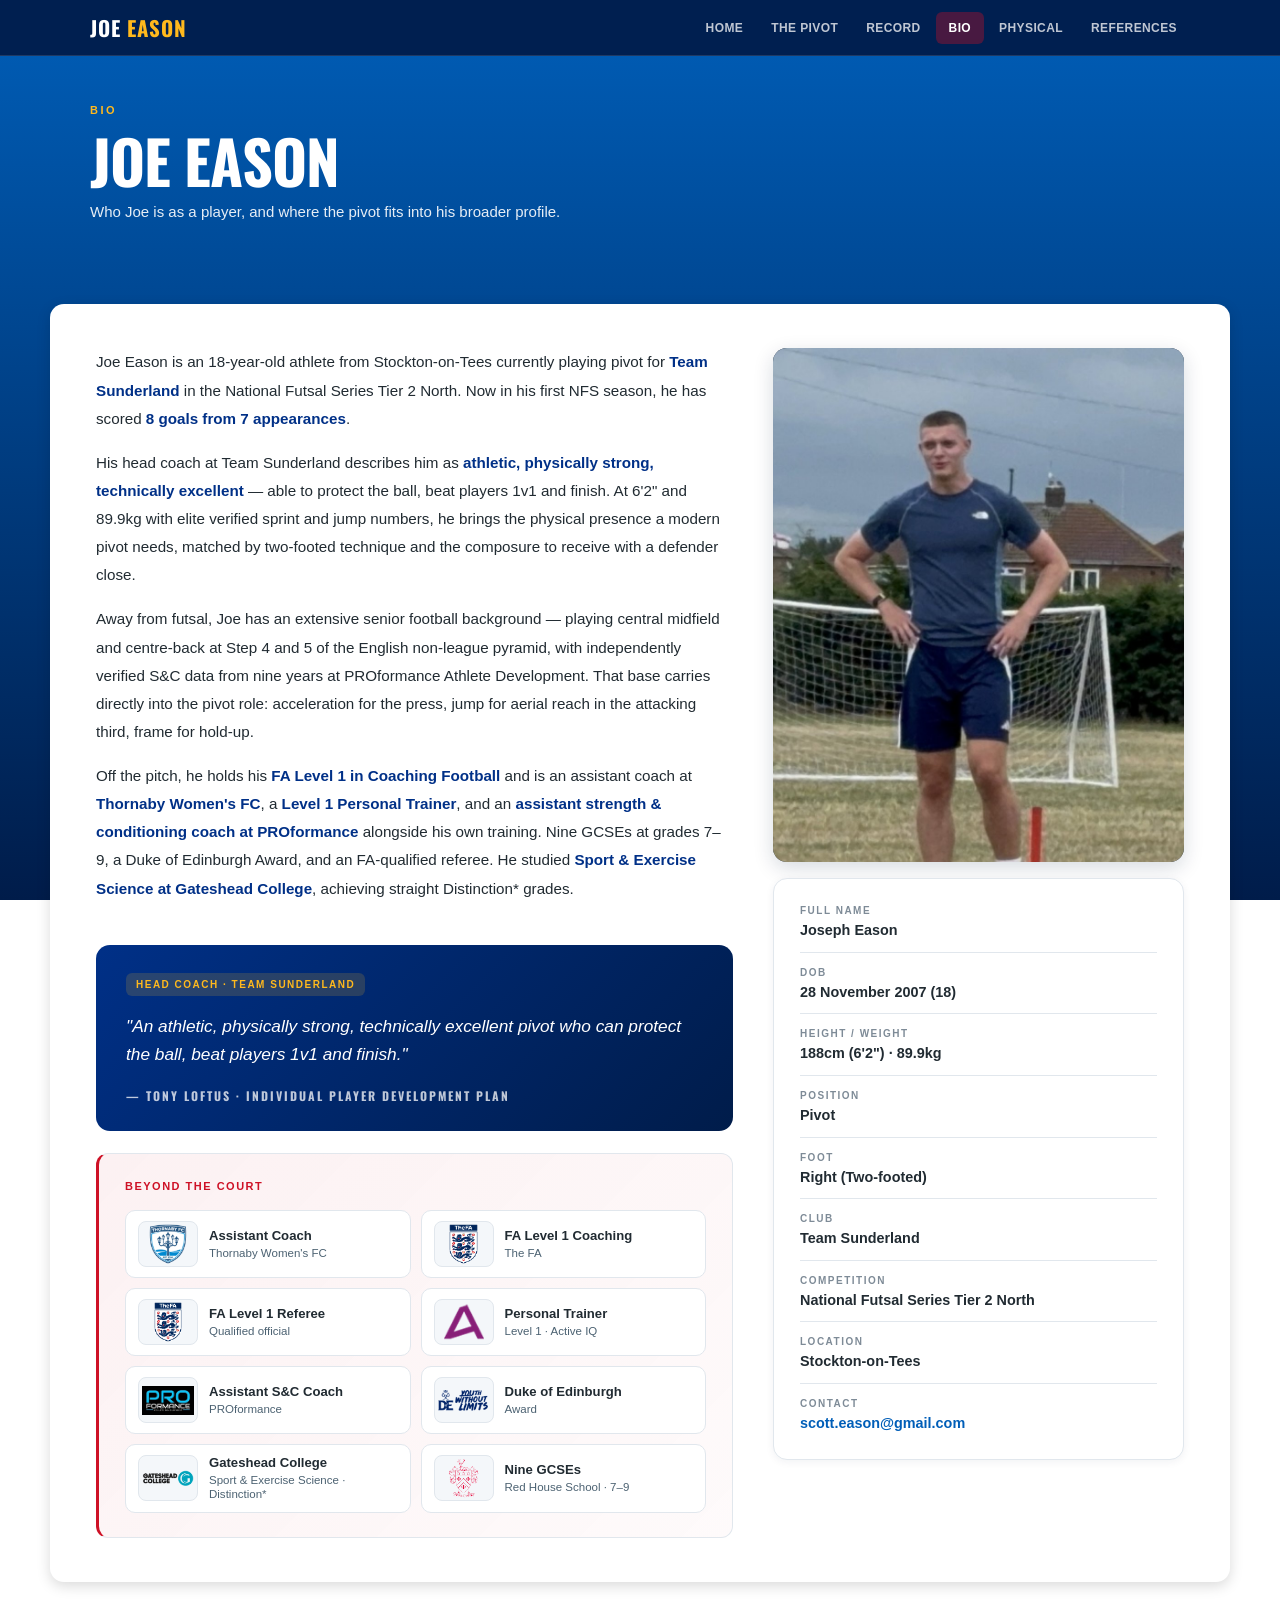
==== bio.html @ 2cdc2b11 "improvements and new shape" ====
<!DOCTYPE html>
<html lang="en">
<head>
  <meta charset="UTF-8">
  <meta name="viewport" content="width=device-width, initial-scale=1.0">
  <title>Bio — Joe Eason | Futsal</title>
  <link rel="preconnect" href="https://fonts.googleapis.com">
  <link rel="preconnect" href="https://fonts.gstatic.com" crossorigin>
  <link href="https://fonts.googleapis.com/css2?family=Oswald:wght@700&display=swap" rel="stylesheet">
  <link rel="stylesheet" href="https://cdnjs.cloudflare.com/ajax/libs/font-awesome/6.5.1/css/all.min.css">
  <link rel="stylesheet" href="styles.css">
  <style>
    .bio-grid { display: grid; grid-template-columns: 1.55fr 1fr; gap: 40px; align-items: stretch; }
    .bio-text { display: flex; flex-direction: column; }
    .bio-text p { font-size: 0.95rem; color: var(--text); line-height: 1.85; margin-bottom: 16px; }
    .bio-text p strong { color: var(--blue-deep); }
    .bio-right { display: flex; flex-direction: column; gap: 16px; }
    .bio-photo { width: 100%; aspect-ratio: 4/5; border-radius: 14px; overflow: hidden; background: linear-gradient(135deg, #0a1a2e, #1a2e4a); box-shadow: 0 6px 20px rgba(0,32,64,0.16); display: flex; align-items: center; justify-content: center; }
    .bio-photo img { width: 100%; height: 100%; object-fit: cover; }
    .bio-photo .ph { color: rgba(255,255,255,0.45); text-align: center; padding: 24px; }
    .bio-photo .ph i { font-size: 1.4rem; display: block; margin-bottom: 8px; opacity: 0.55; }
    .bio-photo .ph span { display: block; font-size: 10.5px; font-weight: 700; text-transform: uppercase; letter-spacing: 1.5px; }
    .details { display: grid; gap: 12px; }
    .d-row { padding-bottom: 10px; border-bottom: 1px solid var(--border-lt); }
    .d-row:last-child { border-bottom: none; padding-bottom: 0; }
    .d-lbl { font-size: 10px; color: var(--text-muted); text-transform: uppercase; letter-spacing: 1.5px; font-weight: 700; margin-bottom: 2px; }
    .d-val { font-weight: 600; color: var(--text); font-size: 0.9rem; }
    .beyond { margin-top: 22px; flex: 1; display: flex; flex-direction: column; justify-content: flex-start; padding: 24px 26px; background: linear-gradient(135deg, rgba(206,17,38,0.06), rgba(206,17,38,0.02)); border: 1px solid var(--border-lt); border-left: 3px solid var(--red); border-radius: 12px; }
    .beyond .h { font-size: 11px; font-weight: 800; color: var(--red); text-transform: uppercase; letter-spacing: 1.5px; margin-bottom: 16px; }
    .cred-grid { display: grid; grid-template-columns: 1fr 1fr; gap: 10px; }
    .cred { display: flex; align-items: center; gap: 11px; background: #fff; border: 1px solid var(--border-lt); border-radius: 10px; padding: 10px 12px; }
    .cred.full { grid-column: 1 / -1; }
    .cred-ic { width: 60px; height: 46px; border-radius: 8px; background: #f4f7fa; border: 1px solid var(--border-lt); flex-shrink: 0; display: flex; align-items: center; justify-content: center; overflow: hidden; position: relative; }
    .cred-ic img { max-width: 52px; max-height: 40px; object-fit: contain; display: block; position: relative; z-index: 1; }
    .cred-ic i { position: absolute; font-size: 1.1rem; }
    .cred-ic:not(.ni) i { display: none; }
    .cred-ic i.ic-red { color: var(--red); } .cred-ic i.ic-blue { color: var(--blue); } .cred-ic i.ic-green { color: var(--green); } .cred-ic i.ic-deep { color: var(--blue-deep); } .cred-ic i.ic-amber { color: var(--amber); }
    .cred .ct { font-size: 0.82rem; font-weight: 800; color: var(--text); line-height: 1.2; }
    .cred .cs { font-size: 0.72rem; color: var(--text-sec); line-height: 1.25; margin-top: 2px; }
    .bio-quote { margin-top: 26px; padding: 26px 30px; background: linear-gradient(135deg, var(--blue-deep), var(--blue-dark)); border-radius: 14px; color: #fff; }
    .bio-quote .k { display: inline-block; padding: 4px 10px; border-radius: 6px; background: rgba(255,185,29,0.16); color: var(--amber); font-size: 10px; font-weight: 800; text-transform: uppercase; letter-spacing: 1.5px; margin-bottom: 16px; }
    .bio-quote p { font-size: 1.08rem; font-style: italic; line-height: 1.65; color: #fff; margin: 0; }
    .bio-quote .a { font-family: var(--font-display); font-size: 12px; font-weight: 700; color: rgba(255,255,255,0.75); text-transform: uppercase; letter-spacing: 2px; margin-top: 18px; font-style: normal; }
    @media (max-width: 900px) { .bio-grid { grid-template-columns: 1fr; } .bio-photo { max-width: 340px; margin: 0 auto; } .cred-grid { grid-template-columns: 1fr; } }
  </style>
</head>
<body>

<nav class="nav">
  <div class="wrap">
    <a href="index.html" class="nav-brand">Joe <em>Eason</em></a>
    <button class="nav-ham" id="navHam"><i class="fas fa-bars"></i></button>
    <ul class="nav-links" id="navLinks">
      <li><a href="index.html">Home</a></li>
      <li><a href="pivot.html">The Pivot</a></li>
      <li><a href="record.html">Record</a></li>
      <li><a href="bio.html" class="on">Bio</a></li>
      <li><a href="physical.html">Physical</a></li>
      <li><a href="references.html">References</a></li>
    </ul>
  </div>
</nav>

<div class="pg-header">
  <div class="wrap">
    <div class="pg-label">Bio</div>
    <h1>Joe Eason</h1>
    <p>Who Joe is as a player, and where the pivot fits into his broader profile.</p>
  </div>
</div>

<section class="sec">
  <div class="wrap fi">
    <div class="bio-grid">
      <div class="bio-text">
        <p>Joe Eason is an 18-year-old athlete from Stockton-on-Tees currently playing pivot for <strong>Team Sunderland</strong> in the National Futsal Series Tier 2 North. Now in his first NFS season, he has scored <strong>8 goals from 7 appearances</strong>.</p>
        <p>His head coach at Team Sunderland describes him as <strong>athletic, physically strong, technically excellent</strong> — able to protect the ball, beat players 1v1 and finish. At 6'2" and 89.9kg with elite verified sprint and jump numbers, he brings the physical presence a modern pivot needs, matched by two-footed technique and the composure to receive with a defender close.</p>
        <p>Away from futsal, Joe has an extensive senior football background — playing central midfield and centre-back at Step 4 and 5 of the English non-league pyramid, with independently verified S&amp;C data from nine years at PROformance Athlete Development. That base carries directly into the pivot role: acceleration for the press, jump for aerial reach in the attacking third, frame for hold-up.</p>
        <p>Off the pitch, he holds his <strong>FA Level 1 in Coaching Football</strong> and is an assistant coach at <strong>Thornaby Women's FC</strong>, a <strong>Level 1 Personal Trainer</strong>, and an <strong>assistant strength &amp; conditioning coach at PROformance</strong> alongside his own training. Nine GCSEs at grades 7–9, a Duke of Edinburgh Award, and an FA-qualified referee. He studied <strong>Sport &amp; Exercise Science at Gateshead College</strong>, achieving straight Distinction* grades.</p>
        <div class="bio-quote">
          <div class="k">Head Coach · Team Sunderland</div>
          <p>"An athletic, physically strong, technically excellent pivot who can protect the ball, beat players 1v1 and finish."</p>
          <div class="a">— Tony Loftus · Individual Player Development Plan</div>
        </div>
        <div class="beyond">
          <div class="h">Beyond the court</div>
          <div class="cred-grid">
            <div class="cred"><span class="cred-ic"><img src="img/badge-thornaby.png" alt="Thornaby Women's FC" onerror="this.remove();this.parentNode.classList.add('ni')"><i class="fas fa-futbol ic-deep"></i></span><div><div class="ct">Assistant Coach</div><div class="cs">Thornaby Women's FC</div></div></div>
            <div class="cred"><span class="cred-ic"><img src="img/badge-fa.png" alt="The FA" onerror="this.remove();this.parentNode.classList.add('ni')"><i class="fas fa-chalkboard-user ic-red"></i></span><div><div class="ct">FA Level 1 Coaching</div><div class="cs">The FA</div></div></div>
            <div class="cred"><span class="cred-ic"><img src="img/badge-fa.png" alt="The FA" onerror="this.remove();this.parentNode.classList.add('ni')"><i class="fas fa-flag ic-amber"></i></span><div><div class="ct">FA Level 1 Referee</div><div class="cs">Qualified official</div></div></div>
            <div class="cred"><span class="cred-ic"><img src="img/badge-pt.png" alt="Active IQ" onerror="this.remove();this.parentNode.classList.add('ni')"><i class="fas fa-dumbbell ic-green"></i></span><div><div class="ct">Personal Trainer</div><div class="cs">Level 1 · Active IQ</div></div></div>
            <div class="cred"><span class="cred-ic"><img src="img/logo-proformance-trim.png" alt="PROformance" onerror="this.remove();this.parentNode.classList.add('ni')"><i class="fas fa-heart-pulse ic-blue"></i></span><div><div class="ct">Assistant S&amp;C Coach</div><div class="cs">PROformance</div></div></div>
            <div class="cred"><span class="cred-ic"><img src="img/badge-dofe.png" alt="Duke of Edinburgh's Award" onerror="this.remove();this.parentNode.classList.add('ni')"><i class="fas fa-award ic-red"></i></span><div><div class="ct">Duke of Edinburgh</div><div class="cs">Award</div></div></div>
            <div class="cred"><span class="cred-ic"><img src="img/badge-gateshead.png" alt="Gateshead College" onerror="this.remove();this.parentNode.classList.add('ni')"><i class="fas fa-graduation-cap ic-deep"></i></span><div><div class="ct">Gateshead College</div><div class="cs">Sport &amp; Exercise Science · Distinction*</div></div></div>
            <div class="cred"><span class="cred-ic"><img src="img/logo-redhouse.png" alt="Red House School" onerror="this.remove();this.parentNode.classList.add('ni')"><i class="fas fa-graduation-cap ic-blue"></i></span><div><div class="ct">Nine GCSEs</div><div class="cs">Red House School · 7–9</div></div></div>
          </div>
        </div>
      </div>
      <div class="bio-right">
        <div class="bio-photo">
          <img src="img/bio.jpg" alt="Joe Eason" onerror="this.style.display='none'; this.nextElementSibling.style.display='flex';">
          <div class="ph" style="display:none; flex-direction: column; align-items: center; justify-content: center; width: 100%; height: 100%;">
            <i class="fas fa-camera"></i><span>Bio Photo</span>
          </div>
        </div>
        <div class="card details">
          <div class="d-row"><div class="d-lbl">Full Name</div><div class="d-val">Joseph Eason</div></div>
          <div class="d-row"><div class="d-lbl">DOB</div><div class="d-val">28 November 2007 (18)</div></div>
          <div class="d-row"><div class="d-lbl">Height / Weight</div><div class="d-val">188cm (6'2") · 89.9kg</div></div>
          <div class="d-row"><div class="d-lbl">Position</div><div class="d-val">Pivot</div></div>
          <div class="d-row"><div class="d-lbl">Foot</div><div class="d-val">Right (Two-footed)</div></div>
          <div class="d-row"><div class="d-lbl">Club</div><div class="d-val">Team Sunderland</div></div>
          <div class="d-row"><div class="d-lbl">Competition</div><div class="d-val">National Futsal Series Tier 2 North</div></div>
          <div class="d-row"><div class="d-lbl">Location</div><div class="d-val">Stockton-on-Tees</div></div>
          <div class="d-row"><div class="d-lbl">Contact</div><div class="d-val"><a href="mailto:scott.eason@gmail.com">scott.eason@gmail.com</a></div></div>
        </div>
      </div>
    </div>
  </div>
</section>

<footer class="foot"><div class="wrap"><p>&copy; 2026 Joe Eason</p></div></footer>

<script>
const ham = document.getElementById('navHam'); const links = document.getElementById('navLinks');
if (ham) { ham.addEventListener('click', () => links.classList.toggle('on')); links.querySelectorAll('a').forEach(a => a.addEventListener('click', () => links.classList.remove('on'))); }
document.querySelectorAll('.fi').forEach(el => { new IntersectionObserver((entries, obs) => { entries.forEach(e => { if (e.isIntersecting) { e.target.classList.add('vis'); obs.unobserve(e.target); } }); }, { threshold: 0.1, rootMargin: '0px 0px -50px 0px' }).observe(el); });
</script>
</body>
</html>
---- styles.css ----
/* SHARED STYLES — Joe Eason · The Pivot | Futsal site */

:root {
  --blue: #005EB8;
  --blue-deep: #003087;
  --blue-dark: #001c4a;
  --red: #CE1126;
  --red-deep: #8B0A1B;
  --amber: #FFB91D;
  --amber-deep: #C9A227;
  --green: #006747;
  --text: #212B32;
  --text-sec: #4C6272;
  --text-muted: #7E8B97;
  --border-lt: #E1E7ED;
  --card: #ffffff;
  --font: 'Segoe UI', -apple-system, BlinkMacSystemFont, Helvetica, Arial, sans-serif;
  --font-display: 'Oswald', sans-serif;
}
*, *::before, *::after { margin: 0; padding: 0; box-sizing: border-box; }
body {
  font-family: var(--font);
  background: linear-gradient(180deg, var(--blue) 0%, var(--blue-dark) 100%);
  background-attachment: fixed;
  color: var(--text); line-height: 1.5;
  -webkit-font-smoothing: antialiased;
  min-height: 100vh;
}
a { color: var(--blue); text-decoration: none; }
img { display: block; max-width: 100%; }

/* NAV */
.nav {
  background: rgba(0,28,74,0.94); backdrop-filter: blur(16px);
  border-bottom: 1px solid rgba(255,255,255,0.12);
  height: 56px; position: sticky; top: 0; z-index: 100;
}
.nav .wrap { display: flex; align-items: center; justify-content: space-between; height: 100%; }
.wrap { max-width: 1180px; margin: 0 auto; padding: 0 40px; }
.nav-brand { font-family: var(--font-display); font-size: 1.3rem; font-weight: 700; color: #fff; text-decoration: none; text-transform: uppercase; letter-spacing: 1px; }
.nav-brand em { font-style: normal; color: var(--amber); }
.nav-links { display: flex; gap: 2px; list-style: none; }
.nav-links a { display: block; padding: 7px 13px; font-size: 0.75rem; font-weight: 600; color: rgba(255,255,255,0.75); text-decoration: none; border-radius: 6px; text-transform: uppercase; letter-spacing: 0.4px; transition: all 0.15s; }
.nav-links a:hover { color: #fff; background: rgba(255,255,255,0.1); }
.nav-links a.on { color: #fff; background: rgba(206,17,38,0.35); }
.nav-ham { display: none; background: none; border: none; color: #fff; font-size: 1.2rem; cursor: pointer; width: 40px; height: 40px; align-items: center; justify-content: center; }

/* PAGE HEADER (dark blue full-width area under nav) */
.pg-header { padding: 46px 0 34px; }
.pg-header .pg-label { font-size: 11px; font-weight: 800; letter-spacing: 2.5px; text-transform: uppercase; color: var(--amber); margin-bottom: 10px; }
.pg-header h1 { font-family: var(--font-display); font-size: clamp(38px, 6vw, 60px); font-weight: 700; color: #fff; text-transform: uppercase; letter-spacing: -1px; line-height: 1.02; margin-bottom: 10px; }
.pg-header p { font-size: 15px; color: rgba(255,255,255,0.9); line-height: 1.65; max-width: 720px; }

/* SECTIONS (like sec-dark / sec-alt on football site) */
.sec { padding: 46px 0; }
.sec > .wrap { background: var(--card); border-radius: 14px; padding: 44px 46px; box-shadow: 0 4px 14px rgba(0,0,0,0.15); }
.sec-alt { padding-top: 0; }
.sec-alt > .wrap { background: linear-gradient(135deg, var(--blue-deep), var(--blue-dark)); color: #fff; }
.sec-alt > .wrap .sec-label, .sec-alt > .wrap .sec-title { color: #fff; }
.sec-alt > .wrap .sec-title { color: #fff; }
.sec-alt > .wrap p { color: rgba(255,255,255,0.9); }
.sec-label { font-size: 10.5px; font-weight: 800; color: var(--red); text-transform: uppercase; letter-spacing: 2.5px; margin-bottom: 10px; }
.sec-title { font-size: 1.55rem; font-weight: 800; color: var(--text); letter-spacing: -0.4px; line-height: 1.18; margin-bottom: 8px; }
.sec-sub { font-size: 0.94rem; color: var(--text-sec); line-height: 1.7; max-width: 720px; margin-bottom: 28px; }

/* GRIDS */
.g2 { display: grid; grid-template-columns: 1fr 1fr; gap: 20px; }
.g3 { display: grid; grid-template-columns: repeat(3, 1fr); gap: 16px; }
.g4 { display: grid; grid-template-columns: repeat(4, 1fr); gap: 12px; }

/* FADE-IN */
.fi { opacity: 0; transform: translateY(12px); transition: opacity 0.5s ease, transform 0.5s ease; }
.fi.vis { opacity: 1; transform: translateY(0); }

/* FOOTER */
.foot { padding: 32px 0; text-align: center; }
.foot p { color: rgba(255,255,255,0.55); font-size: 12px; }

/* CARDS */
.card { background: var(--card); border: 1px solid var(--border-lt); border-radius: 14px; padding: 24px 26px; box-shadow: 0 2px 8px rgba(0,32,64,0.06); }

/* BUTTONS */
.btn { display: inline-flex; align-items: center; gap: 8px; padding: 12px 22px; background: var(--red); color: #fff; font-size: 12px; font-weight: 800; text-transform: uppercase; letter-spacing: 1.2px; border-radius: 8px; text-decoration: none; }
.btn.amber { background: var(--amber); color: var(--blue-deep); }

@media (max-width: 900px) {
  .g2, .g3, .g4 { grid-template-columns: 1fr; }
  .wrap { padding: 0 22px; }
  .sec > .wrap { padding: 32px 22px; }
  .nav-links { display: none; }
  .nav-links.on { display: flex; flex-direction: column; position: absolute; top: 56px; right: 0; background: rgba(0,28,74,0.98); padding: 12px 20px; gap: 2px; border-radius: 0 0 0 12px; }
  .nav-ham { display: flex; }
}
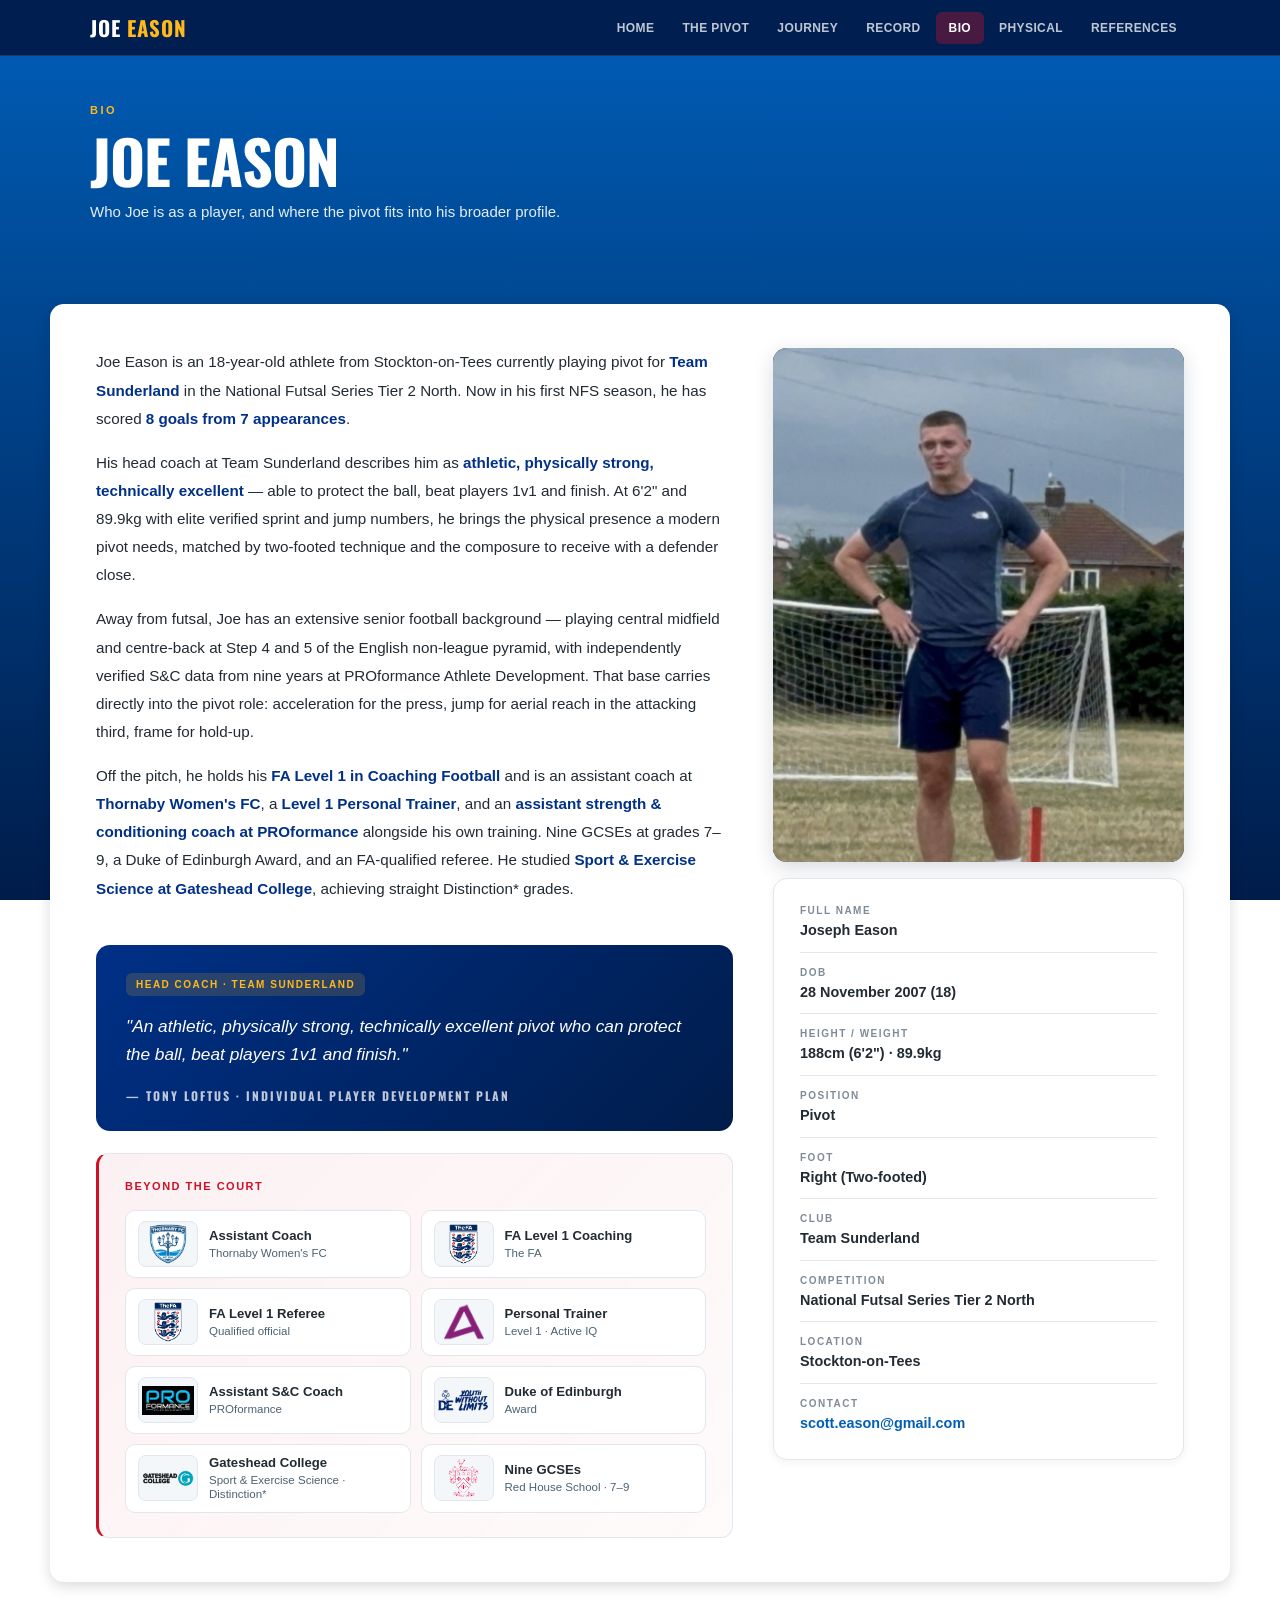
==== commit 20a68e11: "Updates" ====
--- a/bio.html
+++ b/bio.html
@@ -53,6 +53,7 @@
     <ul class="nav-links" id="navLinks">
       <li><a href="index.html">Home</a></li>
       <li><a href="pivot.html">The Pivot</a></li>
+      <li><a href="journey.html">Journey</a></li>
       <li><a href="record.html">Record</a></li>
       <li><a href="bio.html" class="on">Bio</a></li>
       <li><a href="physical.html">Physical</a></li>
--- a/styles.css
+++ b/styles.css
@@ -25,6 +25,7 @@
   color: var(--text); line-height: 1.5;
   -webkit-font-smoothing: antialiased;
   min-height: 100vh;
+  overflow-x: clip;
 }
 a { color: var(--blue); text-decoration: none; }
 img { display: block; max-width: 100%; }
@@ -70,7 +71,7 @@
 
 /* FADE-IN */
 .fi { opacity: 0; transform: translateY(12px); transition: opacity 0.5s ease, transform 0.5s ease; }
-.fi.vis { opacity: 1; transform: translateY(0); }
+.fi.vis { opacity: 1; transform: none; }
 
 /* FOOTER */
 .foot { padding: 32px 0; text-align: center; }
@@ -91,3 +92,17 @@
   .nav-links.on { display: flex; flex-direction: column; position: absolute; top: 56px; right: 0; background: rgba(0,28,74,0.98); padding: 12px 20px; gap: 2px; border-radius: 0 0 0 12px; }
   .nav-ham { display: flex; }
 }
+
+@media (max-width: 560px) {
+  .wrap { padding: 0 16px; }
+  .pg-header { padding: 30px 0 22px; }
+  .pg-header p { font-size: 14px; }
+  .sec { padding: 30px 0; }
+  .sec > .wrap { padding: 24px 18px; }
+  .card { padding: 20px 18px; }
+  .sec-title { font-size: 1.35rem; }
+}
+@media (max-width: 400px) {
+  .pg-header h1 { font-size: 32px; letter-spacing: -0.5px; }
+  .wrap { padding: 0 13px; }
+}
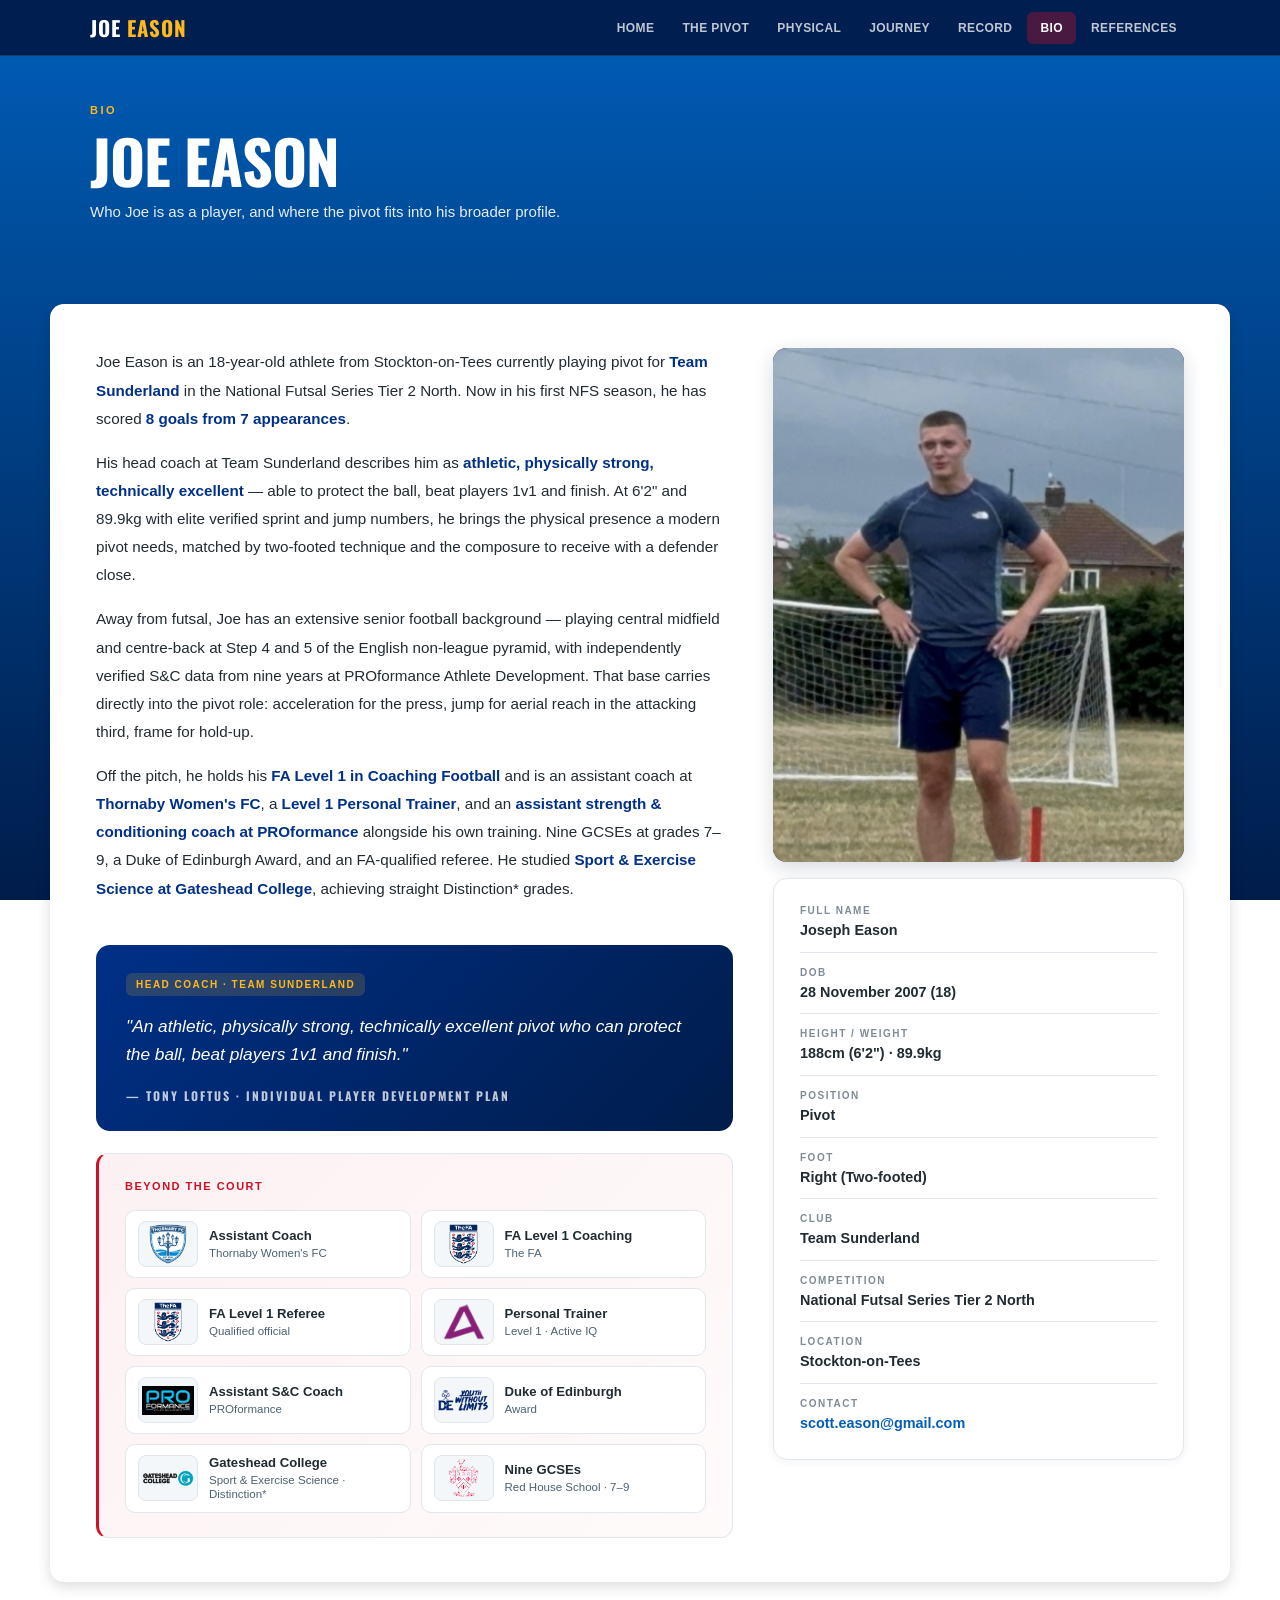
==== commit bc754da4: "Final updates" ====
--- a/bio.html
+++ b/bio.html
@@ -53,11 +53,10 @@
     <ul class="nav-links" id="navLinks">
       <li><a href="index.html">Home</a></li>
       <li><a href="pivot.html">The Pivot</a></li>
+      <li><a href="physical.html">Physical</a></li>
       <li><a href="journey.html">Journey</a></li>
       <li><a href="record.html">Record</a></li>
-      <li><a href="bio.html" class="on">Bio</a></li>
-      <li><a href="physical.html">Physical</a></li>
-      <li><a href="references.html">References</a></li>
+      <li><a href="bio.html" class="on">Bio</a></li>      <li><a href="references.html">References</a></li>
     </ul>
   </div>
 </nav>
--- a/styles.css
+++ b/styles.css
@@ -70,8 +70,10 @@
 .g4 { display: grid; grid-template-columns: repeat(4, 1fr); gap: 12px; }
 
 /* FADE-IN */
-.fi { opacity: 0; transform: translateY(12px); transition: opacity 0.5s ease, transform 0.5s ease; }
+.fi { opacity: 1; transform: none; animation: fiUp 0.6s ease both; }
 .fi.vis { opacity: 1; transform: none; }
+@keyframes fiUp { from { opacity: 0; transform: translateY(12px); } to { opacity: 1; transform: none; } }
+@media (prefers-reduced-motion: reduce) { .fi { animation: none; } }
 
 /* FOOTER */
 .foot { padding: 32px 0; text-align: center; }
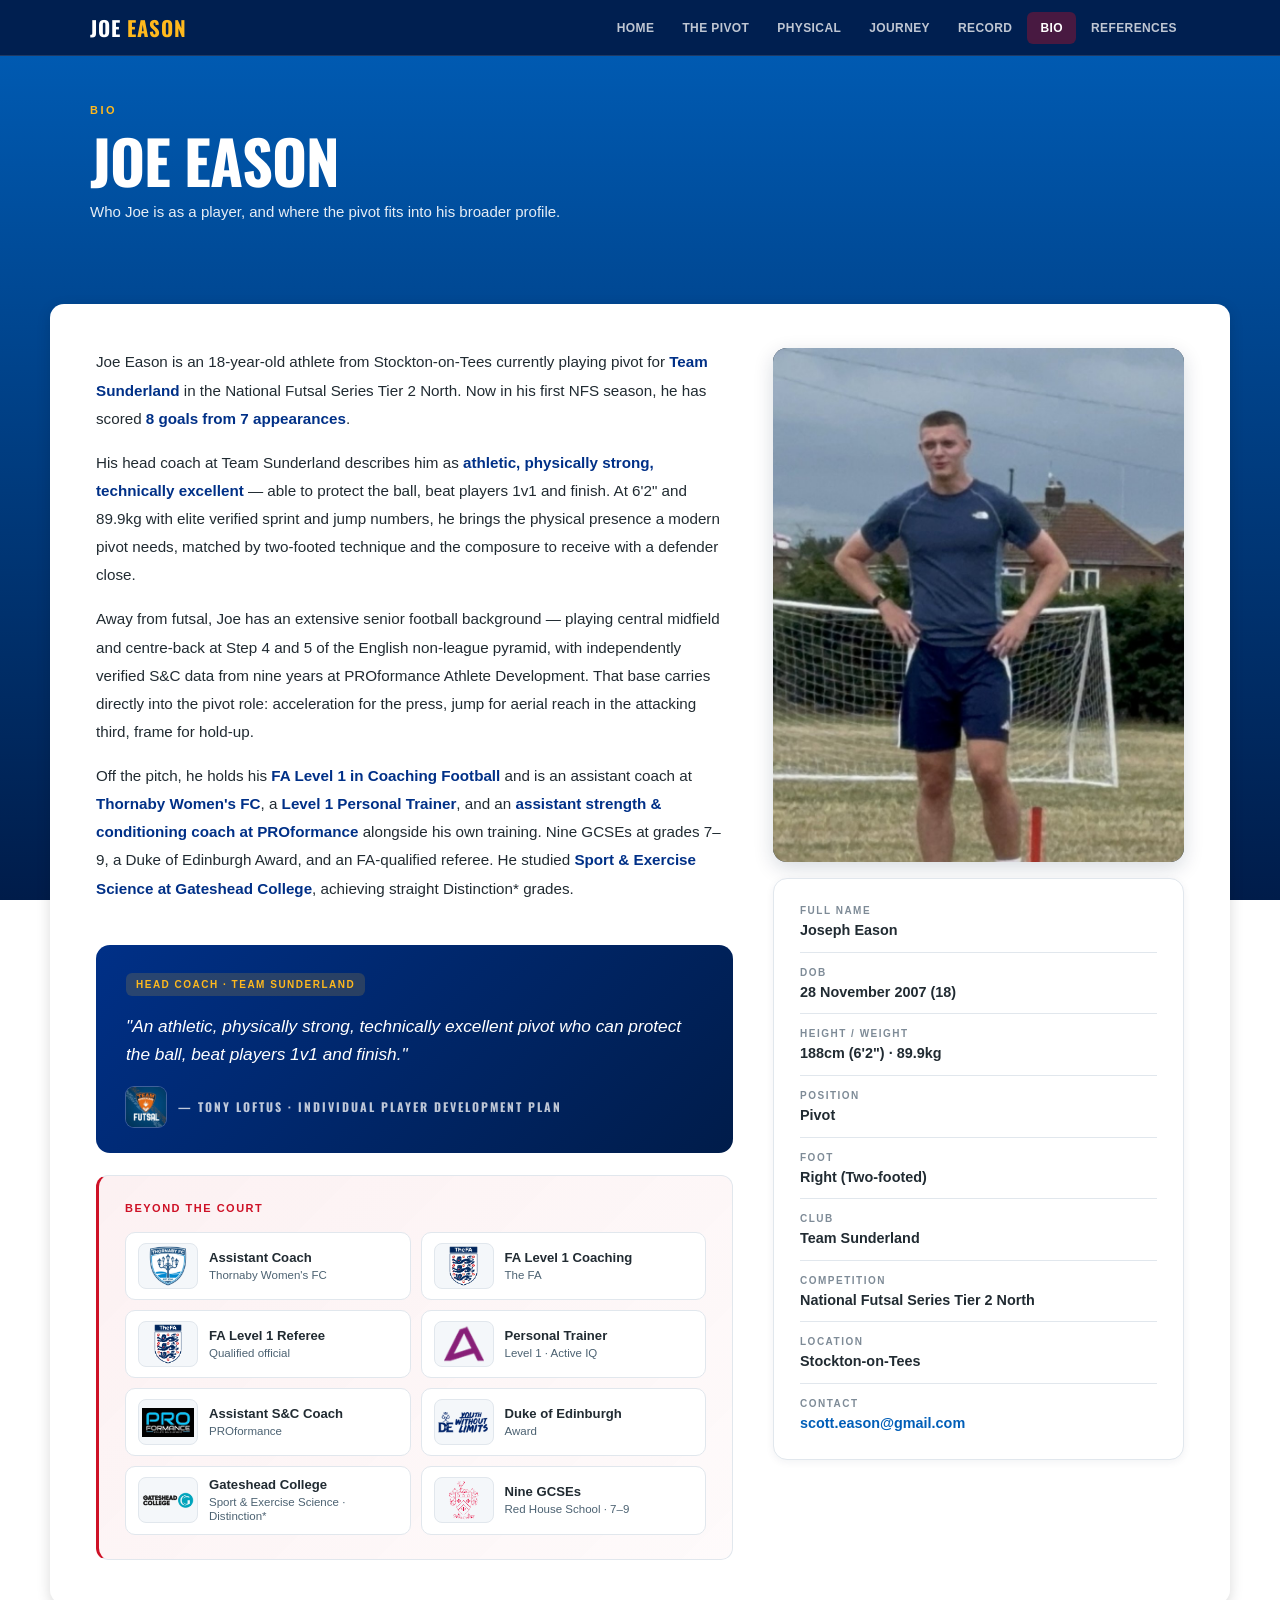
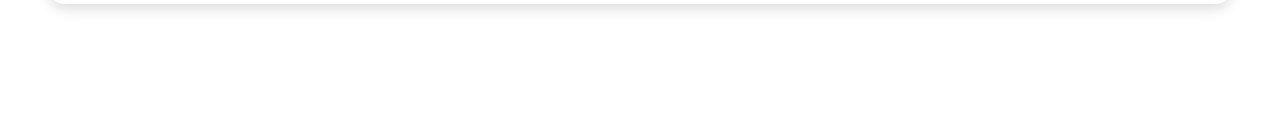
==== commit 32d53d8f: "Removing injury" ====
--- a/bio.html
+++ b/bio.html
@@ -41,6 +41,10 @@
     .bio-quote .k { display: inline-block; padding: 4px 10px; border-radius: 6px; background: rgba(255,185,29,0.16); color: var(--amber); font-size: 10px; font-weight: 800; text-transform: uppercase; letter-spacing: 1.5px; margin-bottom: 16px; }
     .bio-quote p { font-size: 1.08rem; font-style: italic; line-height: 1.65; color: #fff; margin: 0; }
     .bio-quote .a { font-family: var(--font-display); font-size: 12px; font-weight: 700; color: rgba(255,255,255,0.75); text-transform: uppercase; letter-spacing: 2px; margin-top: 18px; font-style: normal; }
+    /* every quote carries the club's logo beside who said it */
+    .bio-quote .bq-foot { display: flex; align-items: center; gap: 12px; margin-top: 18px; }
+    .bio-quote .bq-foot img { width: 40px; height: 40px; border-radius: 8px; object-fit: cover; flex-shrink: 0; box-shadow: 0 0 0 1px rgba(255,255,255,0.25); }
+    .bio-quote .bq-foot .a { margin-top: 0; }
     @media (max-width: 900px) { .bio-grid { grid-template-columns: 1fr; } .bio-photo { max-width: 340px; margin: 0 auto; } .cred-grid { grid-template-columns: 1fr; } }
   </style>
 </head>
@@ -80,7 +84,7 @@
         <div class="bio-quote">
           <div class="k">Head Coach · Team Sunderland</div>
           <p>"An athletic, physically strong, technically excellent pivot who can protect the ball, beat players 1v1 and finish."</p>
-          <div class="a">— Tony Loftus · Individual Player Development Plan</div>
+          <div class="bq-foot"><img src="img/UOS.jpg" alt="Team Sunderland"><div class="a">— Tony Loftus · Individual Player Development Plan</div></div>
         </div>
         <div class="beyond">
           <div class="h">Beyond the court</div>
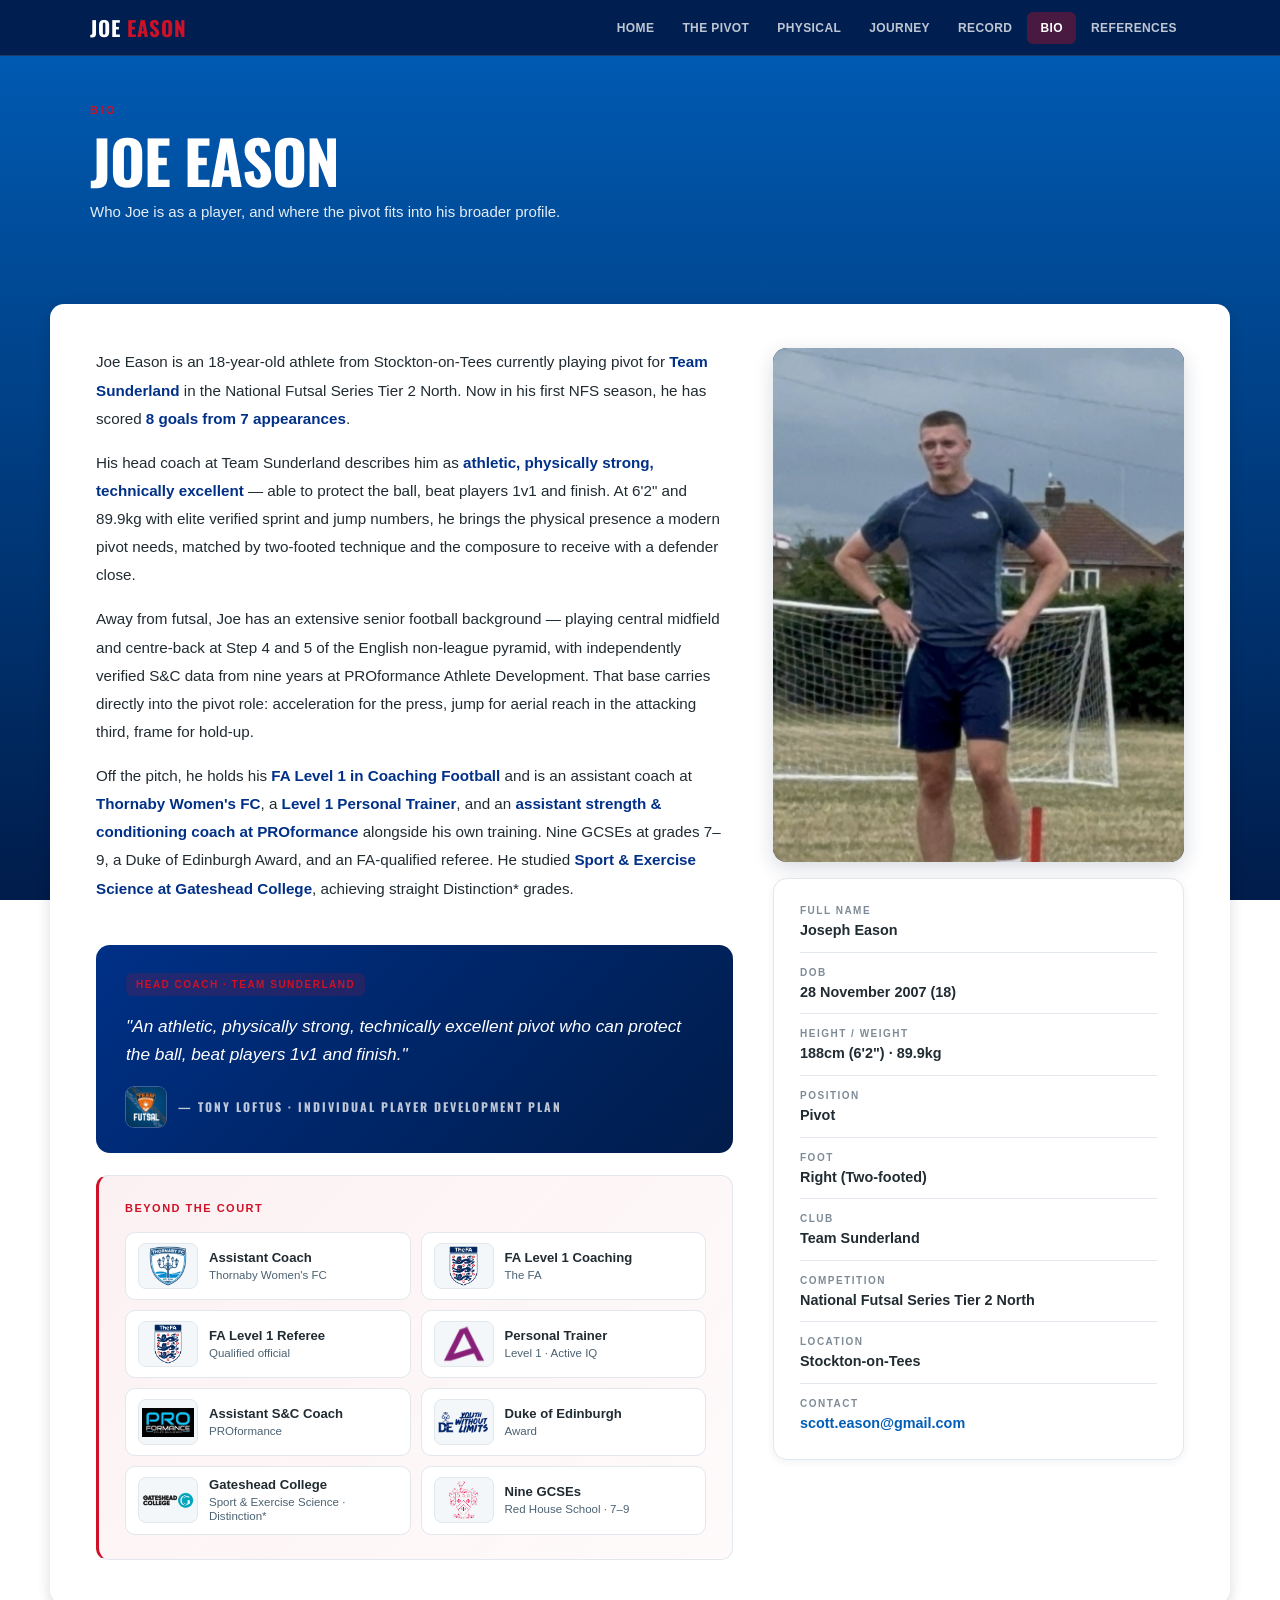
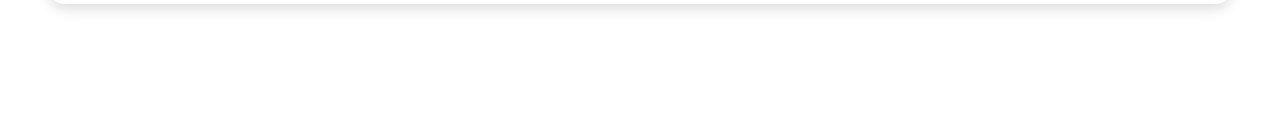
==== commit ff8c2918: "Yellow to red" ====
--- a/bio.html
+++ b/bio.html
@@ -38,7 +38,7 @@
     .cred .ct { font-size: 0.82rem; font-weight: 800; color: var(--text); line-height: 1.2; }
     .cred .cs { font-size: 0.72rem; color: var(--text-sec); line-height: 1.25; margin-top: 2px; }
     .bio-quote { margin-top: 26px; padding: 26px 30px; background: linear-gradient(135deg, var(--blue-deep), var(--blue-dark)); border-radius: 14px; color: #fff; }
-    .bio-quote .k { display: inline-block; padding: 4px 10px; border-radius: 6px; background: rgba(255,185,29,0.16); color: var(--amber); font-size: 10px; font-weight: 800; text-transform: uppercase; letter-spacing: 1.5px; margin-bottom: 16px; }
+    .bio-quote .k { display: inline-block; padding: 4px 10px; border-radius: 6px; background: rgba(206,17,38,0.16); color: var(--amber); font-size: 10px; font-weight: 800; text-transform: uppercase; letter-spacing: 1.5px; margin-bottom: 16px; }
     .bio-quote p { font-size: 1.08rem; font-style: italic; line-height: 1.65; color: #fff; margin: 0; }
     .bio-quote .a { font-family: var(--font-display); font-size: 12px; font-weight: 700; color: rgba(255,255,255,0.75); text-transform: uppercase; letter-spacing: 2px; margin-top: 18px; font-style: normal; }
     /* every quote carries the club's logo beside who said it */
--- a/styles.css
+++ b/styles.css
@@ -6,8 +6,8 @@
   --blue-dark: #001c4a;
   --red: #CE1126;
   --red-deep: #8B0A1B;
-  --amber: #FFB91D;
-  --amber-deep: #C9A227;
+  --amber: #CE1126;   /* futsal accent = red (was football amber) */
+  --amber-deep: #A50D1E;
   --green: #006747;
   --text: #212B32;
   --text-sec: #4C6272;
@@ -39,7 +39,7 @@
 .nav .wrap { display: flex; align-items: center; justify-content: space-between; height: 100%; }
 .wrap { max-width: 1180px; margin: 0 auto; padding: 0 40px; }
 .nav-brand { font-family: var(--font-display); font-size: 1.3rem; font-weight: 700; color: #fff; text-decoration: none; text-transform: uppercase; letter-spacing: 1px; }
-.nav-brand em { font-style: normal; color: var(--amber); }
+.nav-brand em { font-style: normal; color: var(--red); }
 .nav-links { display: flex; gap: 2px; list-style: none; }
 .nav-links a { display: block; padding: 7px 13px; font-size: 0.75rem; font-weight: 600; color: rgba(255,255,255,0.75); text-decoration: none; border-radius: 6px; text-transform: uppercase; letter-spacing: 0.4px; transition: all 0.15s; }
 .nav-links a:hover { color: #fff; background: rgba(255,255,255,0.1); }
@@ -84,7 +84,7 @@
 
 /* BUTTONS */
 .btn { display: inline-flex; align-items: center; gap: 8px; padding: 12px 22px; background: var(--red); color: #fff; font-size: 12px; font-weight: 800; text-transform: uppercase; letter-spacing: 1.2px; border-radius: 8px; text-decoration: none; }
-.btn.amber { background: var(--amber); color: var(--blue-deep); }
+.btn.amber { background: var(--amber); color: #fff; }
 
 @media (max-width: 900px) {
   .g2, .g3, .g4 { grid-template-columns: 1fr; }
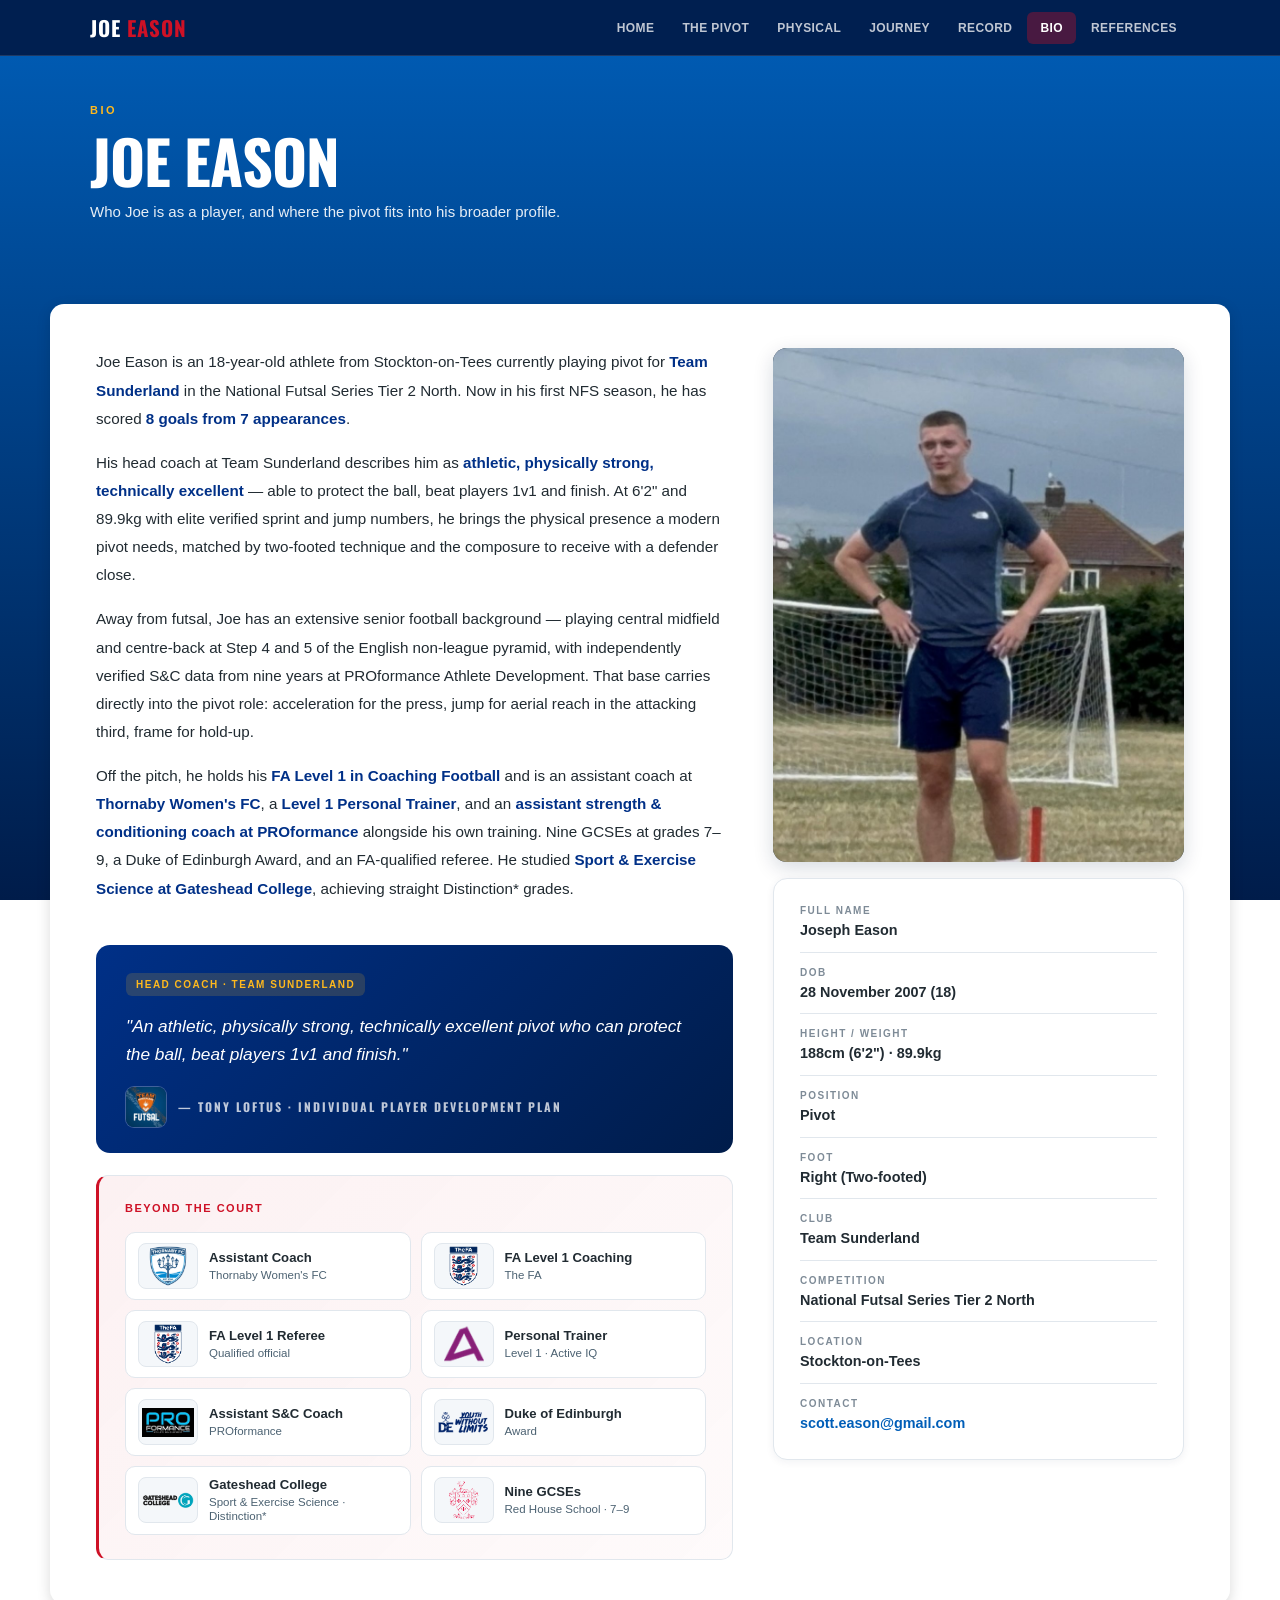
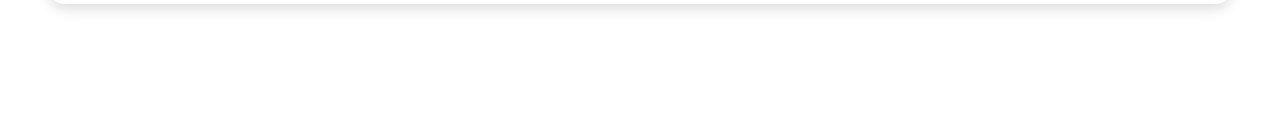
==== commit da2738ad: "Undo colour change" ====
--- a/bio.html
+++ b/bio.html
@@ -38,7 +38,7 @@
     .cred .ct { font-size: 0.82rem; font-weight: 800; color: var(--text); line-height: 1.2; }
     .cred .cs { font-size: 0.72rem; color: var(--text-sec); line-height: 1.25; margin-top: 2px; }
     .bio-quote { margin-top: 26px; padding: 26px 30px; background: linear-gradient(135deg, var(--blue-deep), var(--blue-dark)); border-radius: 14px; color: #fff; }
-    .bio-quote .k { display: inline-block; padding: 4px 10px; border-radius: 6px; background: rgba(206,17,38,0.16); color: var(--amber); font-size: 10px; font-weight: 800; text-transform: uppercase; letter-spacing: 1.5px; margin-bottom: 16px; }
+    .bio-quote .k { display: inline-block; padding: 4px 10px; border-radius: 6px; background: rgba(255,185,29,0.16); color: var(--amber); font-size: 10px; font-weight: 800; text-transform: uppercase; letter-spacing: 1.5px; margin-bottom: 16px; }
     .bio-quote p { font-size: 1.08rem; font-style: italic; line-height: 1.65; color: #fff; margin: 0; }
     .bio-quote .a { font-family: var(--font-display); font-size: 12px; font-weight: 700; color: rgba(255,255,255,0.75); text-transform: uppercase; letter-spacing: 2px; margin-top: 18px; font-style: normal; }
     /* every quote carries the club's logo beside who said it */
--- a/styles.css
+++ b/styles.css
@@ -6,8 +6,8 @@
   --blue-dark: #001c4a;
   --red: #CE1126;
   --red-deep: #8B0A1B;
-  --amber: #CE1126;   /* futsal accent = red (was football amber) */
-  --amber-deep: #A50D1E;
+  --amber: #FFB91D;
+  --amber-deep: #C9A227;
   --green: #006747;
   --text: #212B32;
   --text-sec: #4C6272;
@@ -84,7 +84,7 @@
 
 /* BUTTONS */
 .btn { display: inline-flex; align-items: center; gap: 8px; padding: 12px 22px; background: var(--red); color: #fff; font-size: 12px; font-weight: 800; text-transform: uppercase; letter-spacing: 1.2px; border-radius: 8px; text-decoration: none; }
-.btn.amber { background: var(--amber); color: #fff; }
+.btn.amber { background: var(--amber); color: var(--blue-deep); }
 
 @media (max-width: 900px) {
   .g2, .g3, .g4 { grid-template-columns: 1fr; }
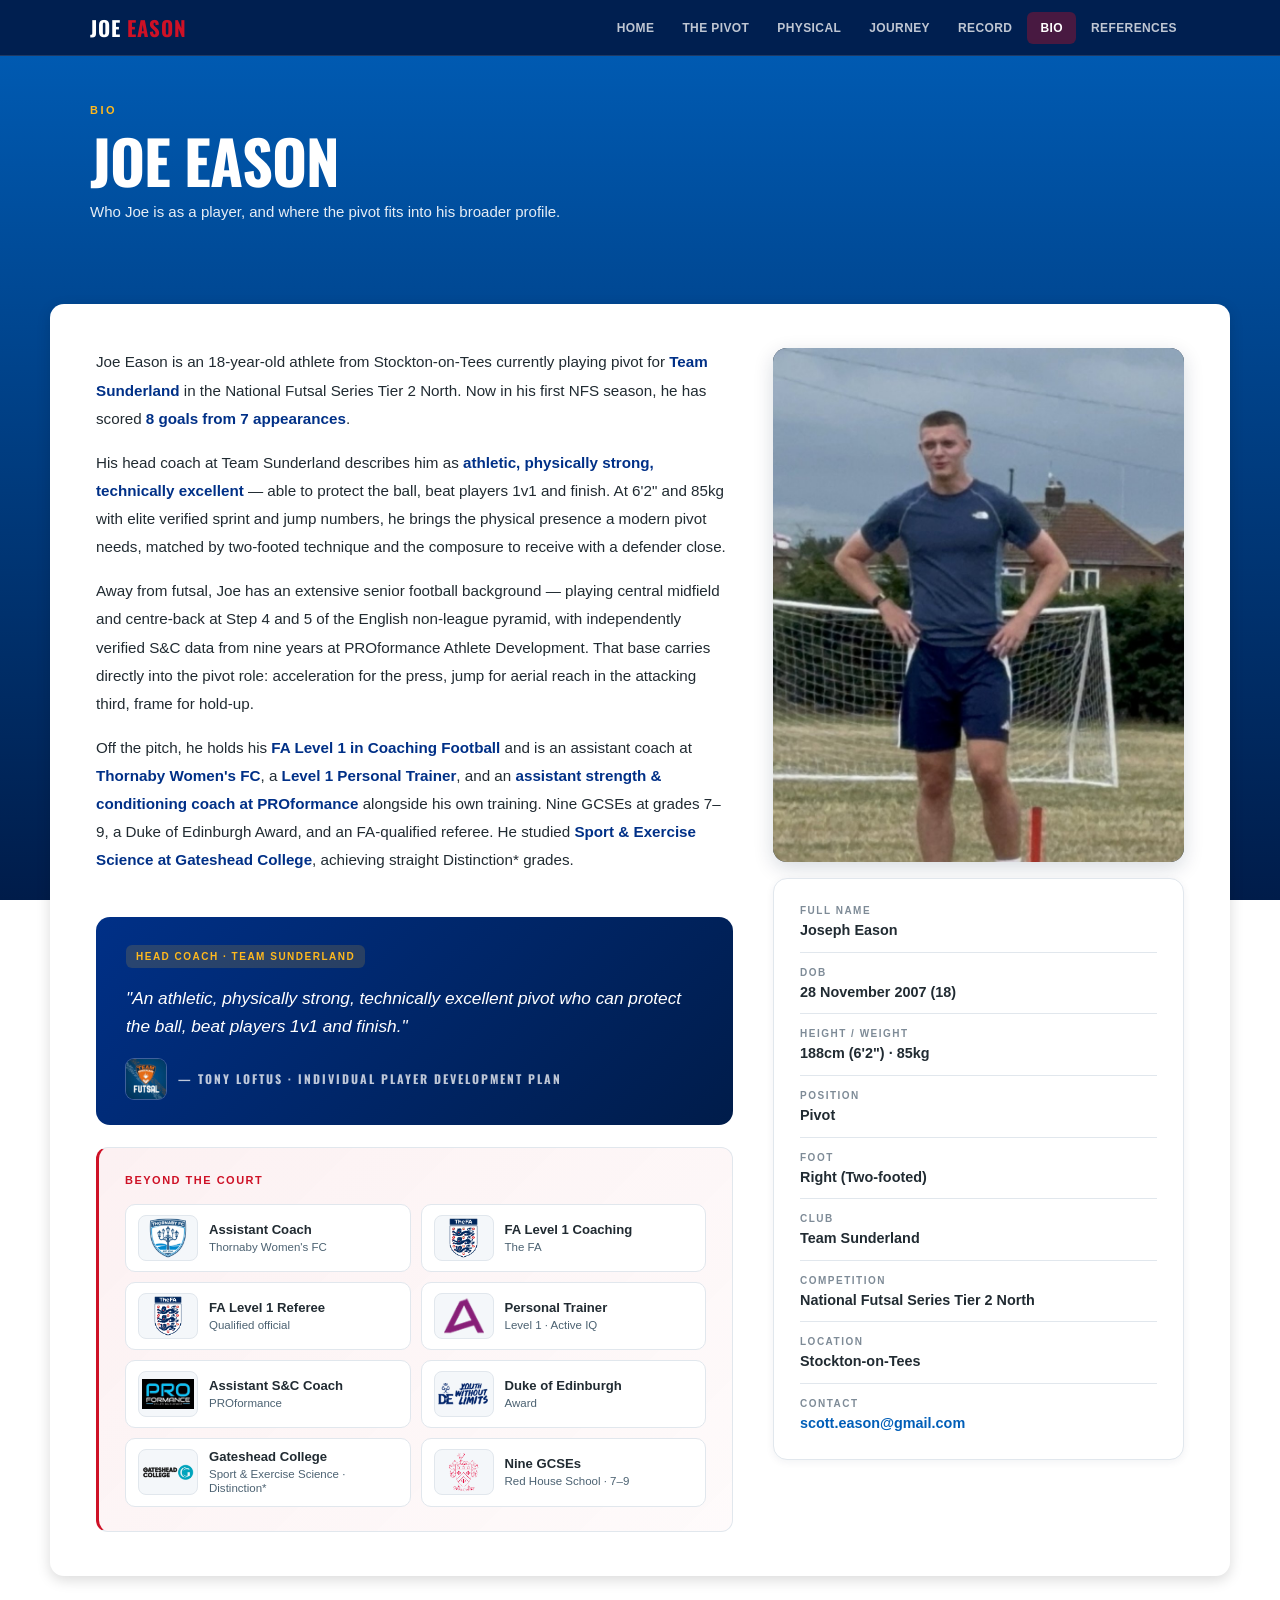
==== commit 8bfe32e4: "Weight" ====
--- a/bio.html
+++ b/bio.html
@@ -78,7 +78,7 @@
     <div class="bio-grid">
       <div class="bio-text">
         <p>Joe Eason is an 18-year-old athlete from Stockton-on-Tees currently playing pivot for <strong>Team Sunderland</strong> in the National Futsal Series Tier 2 North. Now in his first NFS season, he has scored <strong>8 goals from 7 appearances</strong>.</p>
-        <p>His head coach at Team Sunderland describes him as <strong>athletic, physically strong, technically excellent</strong> — able to protect the ball, beat players 1v1 and finish. At 6'2" and 89.9kg with elite verified sprint and jump numbers, he brings the physical presence a modern pivot needs, matched by two-footed technique and the composure to receive with a defender close.</p>
+        <p>His head coach at Team Sunderland describes him as <strong>athletic, physically strong, technically excellent</strong> — able to protect the ball, beat players 1v1 and finish. At 6'2" and 85kg with elite verified sprint and jump numbers, he brings the physical presence a modern pivot needs, matched by two-footed technique and the composure to receive with a defender close.</p>
         <p>Away from futsal, Joe has an extensive senior football background — playing central midfield and centre-back at Step 4 and 5 of the English non-league pyramid, with independently verified S&amp;C data from nine years at PROformance Athlete Development. That base carries directly into the pivot role: acceleration for the press, jump for aerial reach in the attacking third, frame for hold-up.</p>
         <p>Off the pitch, he holds his <strong>FA Level 1 in Coaching Football</strong> and is an assistant coach at <strong>Thornaby Women's FC</strong>, a <strong>Level 1 Personal Trainer</strong>, and an <strong>assistant strength &amp; conditioning coach at PROformance</strong> alongside his own training. Nine GCSEs at grades 7–9, a Duke of Edinburgh Award, and an FA-qualified referee. He studied <strong>Sport &amp; Exercise Science at Gateshead College</strong>, achieving straight Distinction* grades.</p>
         <div class="bio-quote">
@@ -110,7 +110,7 @@
         <div class="card details">
           <div class="d-row"><div class="d-lbl">Full Name</div><div class="d-val">Joseph Eason</div></div>
           <div class="d-row"><div class="d-lbl">DOB</div><div class="d-val">28 November 2007 (18)</div></div>
-          <div class="d-row"><div class="d-lbl">Height / Weight</div><div class="d-val">188cm (6'2") · 89.9kg</div></div>
+          <div class="d-row"><div class="d-lbl">Height / Weight</div><div class="d-val">188cm (6'2") · 85kg</div></div>
           <div class="d-row"><div class="d-lbl">Position</div><div class="d-val">Pivot</div></div>
           <div class="d-row"><div class="d-lbl">Foot</div><div class="d-val">Right (Two-footed)</div></div>
           <div class="d-row"><div class="d-lbl">Club</div><div class="d-val">Team Sunderland</div></div>
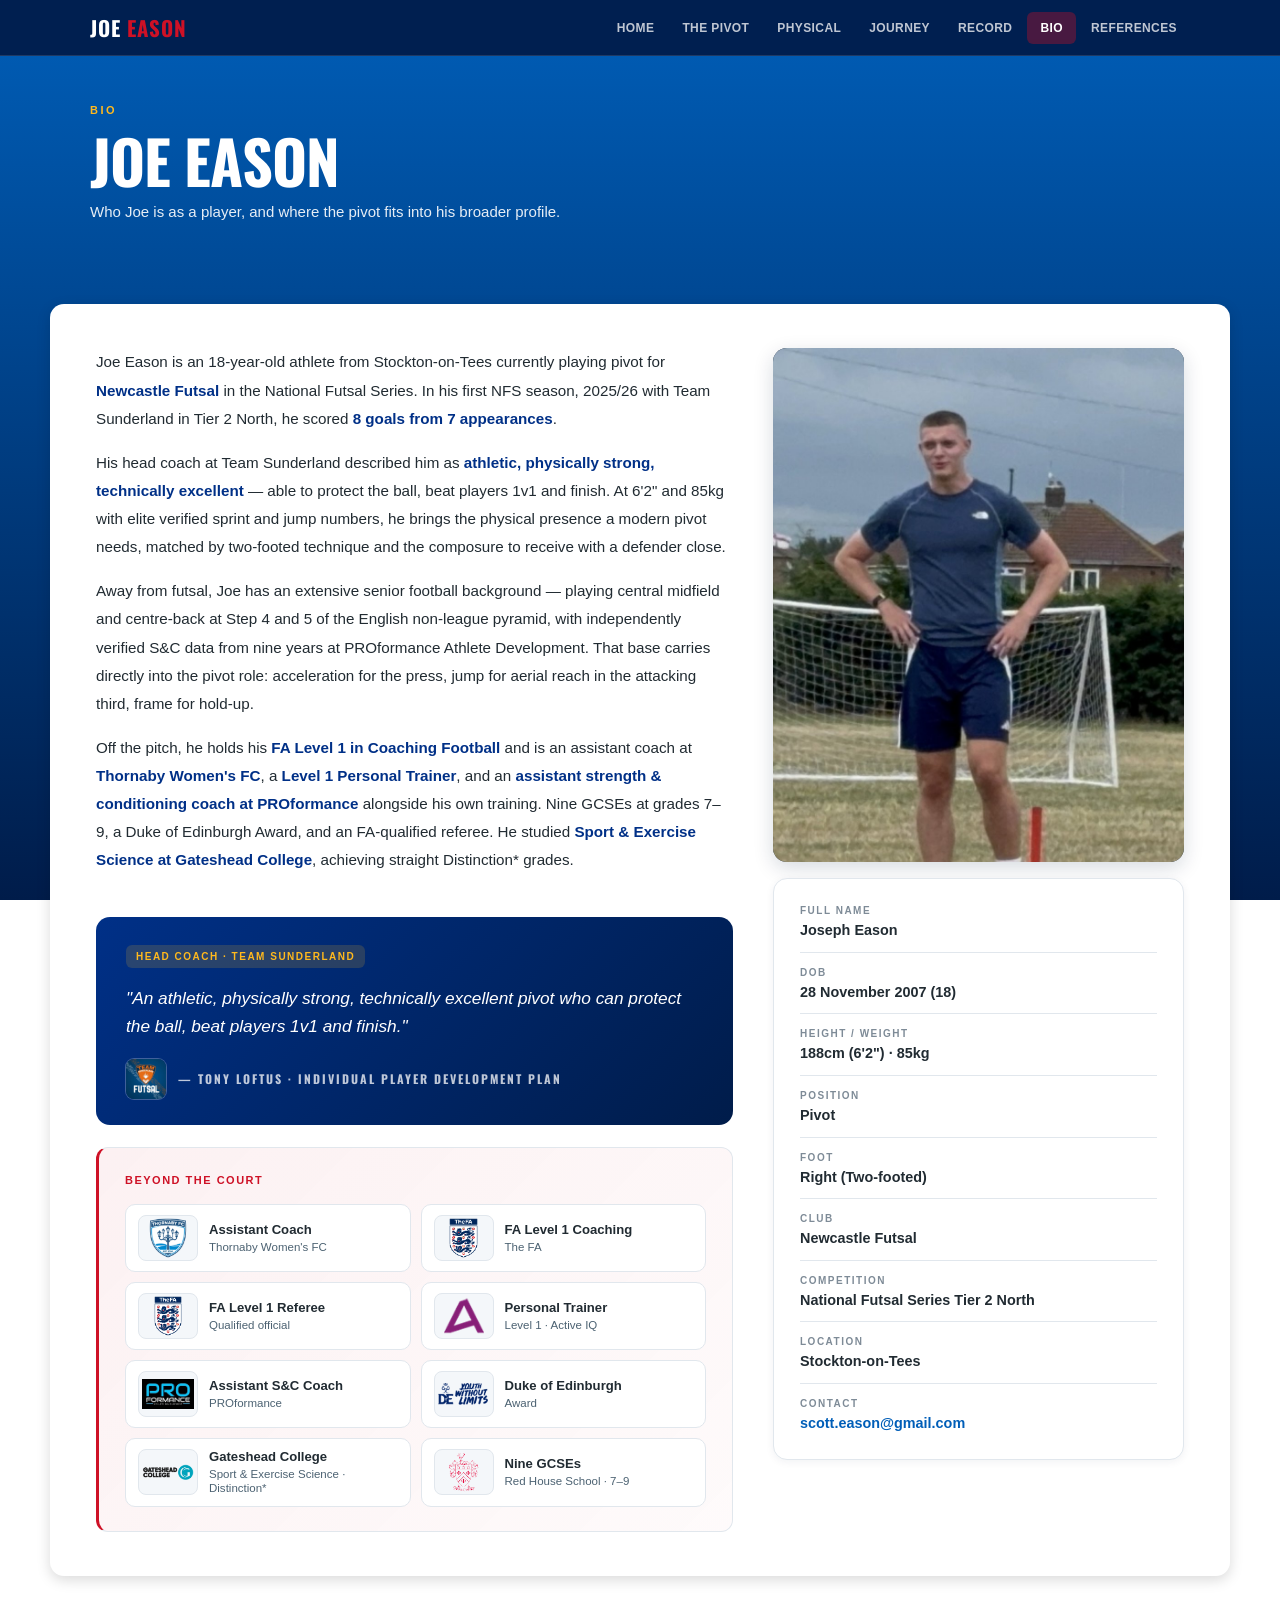
==== commit a74d970a: "newcastle" ====
--- a/bio.html
+++ b/bio.html
@@ -77,8 +77,8 @@
   <div class="wrap fi">
     <div class="bio-grid">
       <div class="bio-text">
-        <p>Joe Eason is an 18-year-old athlete from Stockton-on-Tees currently playing pivot for <strong>Team Sunderland</strong> in the National Futsal Series Tier 2 North. Now in his first NFS season, he has scored <strong>8 goals from 7 appearances</strong>.</p>
-        <p>His head coach at Team Sunderland describes him as <strong>athletic, physically strong, technically excellent</strong> — able to protect the ball, beat players 1v1 and finish. At 6'2" and 85kg with elite verified sprint and jump numbers, he brings the physical presence a modern pivot needs, matched by two-footed technique and the composure to receive with a defender close.</p>
+        <p>Joe Eason is an 18-year-old athlete from Stockton-on-Tees currently playing pivot for <strong>Newcastle Futsal</strong> in the National Futsal Series. In his first NFS season, 2025/26 with Team Sunderland in Tier 2 North, he scored <strong>8 goals from 7 appearances</strong>.</p>
+        <p>His head coach at Team Sunderland described him as <strong>athletic, physically strong, technically excellent</strong> — able to protect the ball, beat players 1v1 and finish. At 6'2" and 85kg with elite verified sprint and jump numbers, he brings the physical presence a modern pivot needs, matched by two-footed technique and the composure to receive with a defender close.</p>
         <p>Away from futsal, Joe has an extensive senior football background — playing central midfield and centre-back at Step 4 and 5 of the English non-league pyramid, with independently verified S&amp;C data from nine years at PROformance Athlete Development. That base carries directly into the pivot role: acceleration for the press, jump for aerial reach in the attacking third, frame for hold-up.</p>
         <p>Off the pitch, he holds his <strong>FA Level 1 in Coaching Football</strong> and is an assistant coach at <strong>Thornaby Women's FC</strong>, a <strong>Level 1 Personal Trainer</strong>, and an <strong>assistant strength &amp; conditioning coach at PROformance</strong> alongside his own training. Nine GCSEs at grades 7–9, a Duke of Edinburgh Award, and an FA-qualified referee. He studied <strong>Sport &amp; Exercise Science at Gateshead College</strong>, achieving straight Distinction* grades.</p>
         <div class="bio-quote">
@@ -113,7 +113,7 @@
           <div class="d-row"><div class="d-lbl">Height / Weight</div><div class="d-val">188cm (6'2") · 85kg</div></div>
           <div class="d-row"><div class="d-lbl">Position</div><div class="d-val">Pivot</div></div>
           <div class="d-row"><div class="d-lbl">Foot</div><div class="d-val">Right (Two-footed)</div></div>
-          <div class="d-row"><div class="d-lbl">Club</div><div class="d-val">Team Sunderland</div></div>
+          <div class="d-row"><div class="d-lbl">Club</div><div class="d-val">Newcastle Futsal</div></div>
           <div class="d-row"><div class="d-lbl">Competition</div><div class="d-val">National Futsal Series Tier 2 North</div></div>
           <div class="d-row"><div class="d-lbl">Location</div><div class="d-val">Stockton-on-Tees</div></div>
           <div class="d-row"><div class="d-lbl">Contact</div><div class="d-val"><a href="mailto:scott.eason@gmail.com">scott.eason@gmail.com</a></div></div>
